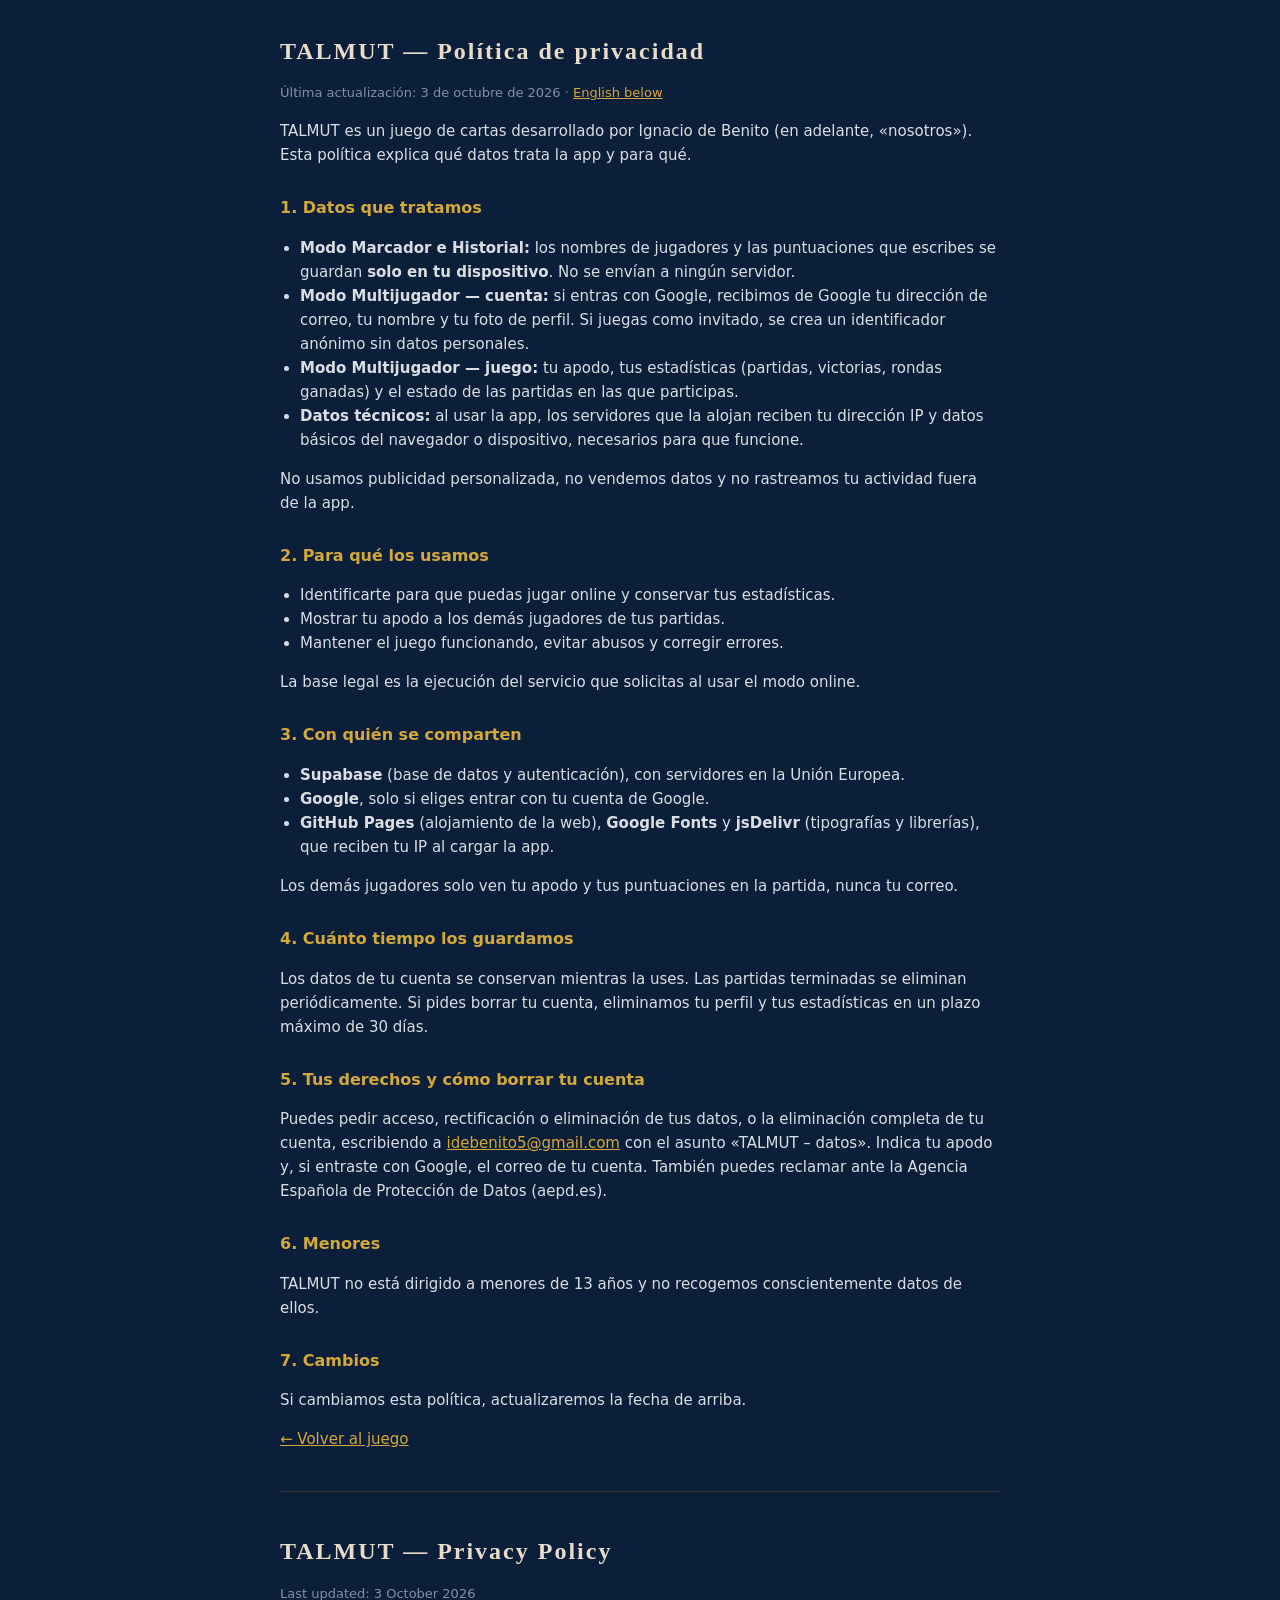
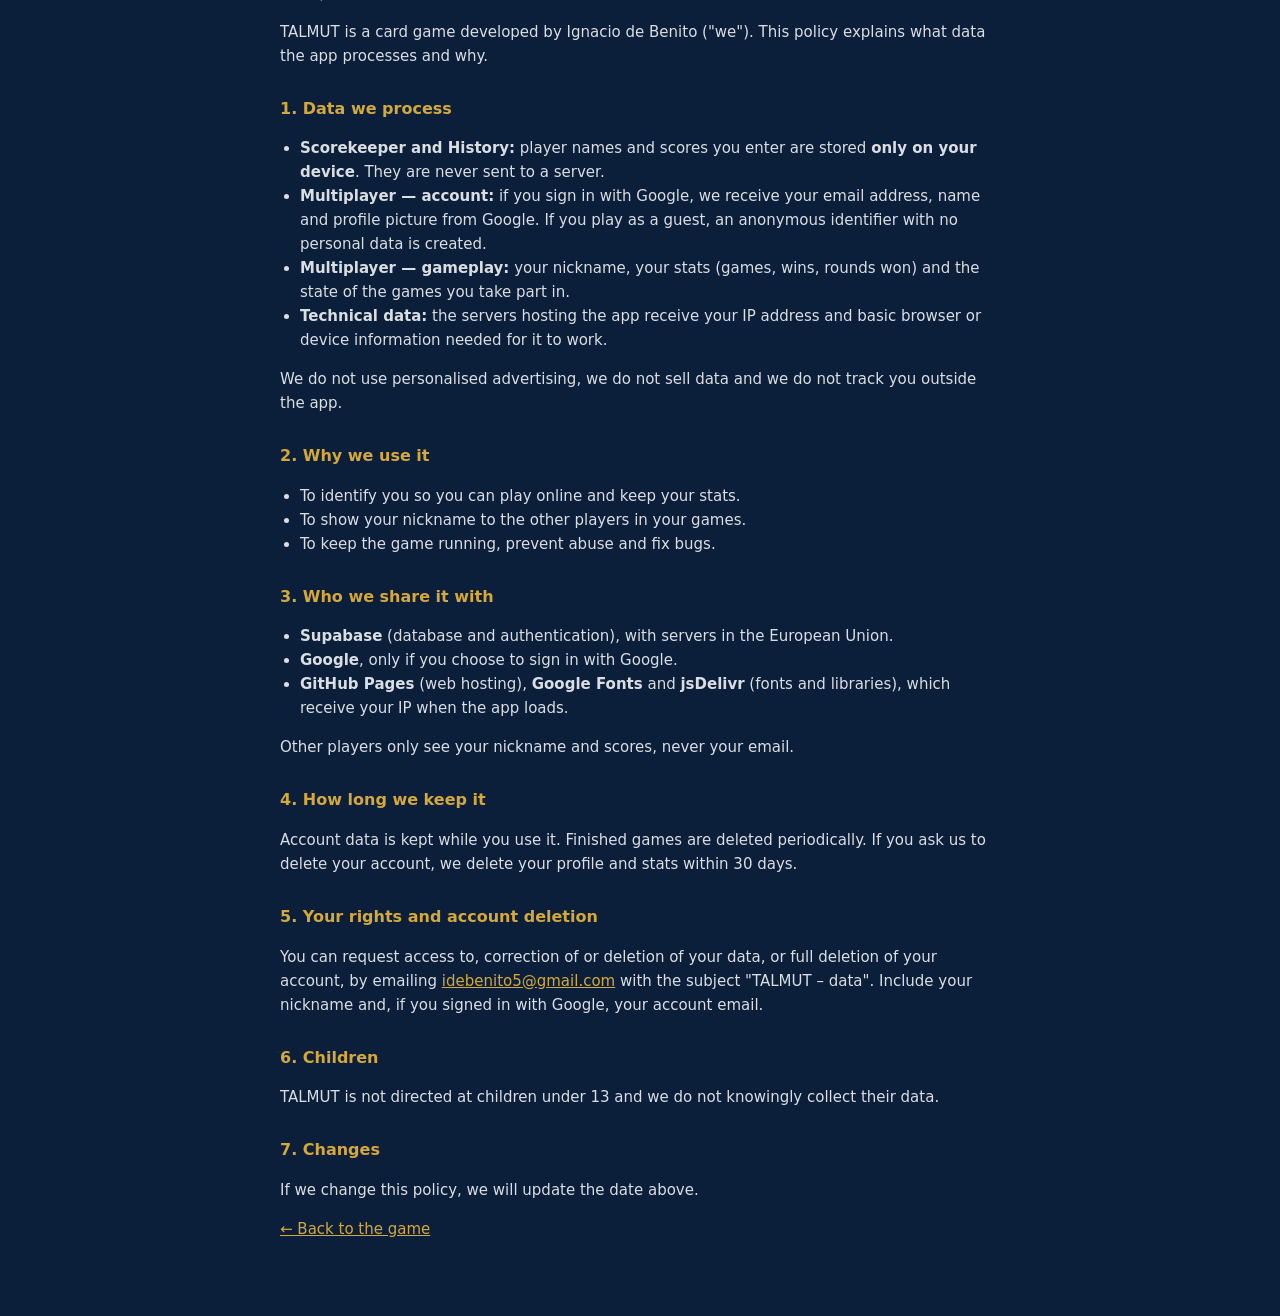
==== privacy.html @ 9fa37b9d "Add files via upload" ====
<!DOCTYPE html>
<html lang="es">
<head>
<meta charset="utf-8">
<meta name="viewport" content="width=device-width, initial-scale=1">
<title>TALMUT — Política de privacidad</title>
<link rel="icon" type="image/png" href="icon-192.png">
<style>
body{margin:0;background:#0B1F3A;color:rgba(255,255,255,.85);font:15px/1.6 system-ui,-apple-system,"Segoe UI",Roboto,sans-serif}
main{max-width:720px;margin:0 auto;padding:32px 20px 60px}
h1{font-family:Georgia,serif;color:#E8DCC8;letter-spacing:2px;font-size:24px;margin:0 0 4px}
h2{color:#D4A83A;font-size:16px;margin:28px 0 8px}
a{color:#D4A83A}
.muted{color:rgba(255,255,255,.5);font-size:13px}
hr{border:none;border-top:1px solid rgba(184,134,11,.25);margin:40px 0}
ul{padding-left:20px}
</style>
</head>
<body>
<main>
<section lang="es">
<h1>TALMUT — Política de privacidad</h1>
<p class="muted">Última actualización: 3 de octubre de 2026 · <a href="#en">English below</a></p>

<p>TALMUT es un juego de cartas desarrollado por Ignacio de Benito (en adelante, «nosotros»). Esta política explica qué datos trata la app y para qué.</p>

<h2>1. Datos que tratamos</h2>
<ul>
<li><b>Modo Marcador e Historial:</b> los nombres de jugadores y las puntuaciones que escribes se guardan <b>solo en tu dispositivo</b>. No se envían a ningún servidor.</li>
<li><b>Modo Multijugador — cuenta:</b> si entras con Google, recibimos de Google tu dirección de correo, tu nombre y tu foto de perfil. Si juegas como invitado, se crea un identificador anónimo sin datos personales.</li>
<li><b>Modo Multijugador — juego:</b> tu apodo, tus estadísticas (partidas, victorias, rondas ganadas) y el estado de las partidas en las que participas.</li>
<li><b>Datos técnicos:</b> al usar la app, los servidores que la alojan reciben tu dirección IP y datos básicos del navegador o dispositivo, necesarios para que funcione.</li>
</ul>
<p>No usamos publicidad personalizada, no vendemos datos y no rastreamos tu actividad fuera de la app.</p>

<h2>2. Para qué los usamos</h2>
<ul>
<li>Identificarte para que puedas jugar online y conservar tus estadísticas.</li>
<li>Mostrar tu apodo a los demás jugadores de tus partidas.</li>
<li>Mantener el juego funcionando, evitar abusos y corregir errores.</li>
</ul>
<p>La base legal es la ejecución del servicio que solicitas al usar el modo online.</p>

<h2>3. Con quién se comparten</h2>
<ul>
<li><b>Supabase</b> (base de datos y autenticación), con servidores en la Unión Europea.</li>
<li><b>Google</b>, solo si eliges entrar con tu cuenta de Google.</li>
<li><b>GitHub Pages</b> (alojamiento de la web), <b>Google Fonts</b> y <b>jsDelivr</b> (tipografías y librerías), que reciben tu IP al cargar la app.</li>
</ul>
<p>Los demás jugadores solo ven tu apodo y tus puntuaciones en la partida, nunca tu correo.</p>

<h2>4. Cuánto tiempo los guardamos</h2>
<p>Los datos de tu cuenta se conservan mientras la uses. Las partidas terminadas se eliminan periódicamente. Si pides borrar tu cuenta, eliminamos tu perfil y tus estadísticas en un plazo máximo de 30 días.</p>

<h2>5. Tus derechos y cómo borrar tu cuenta</h2>
<p>Puedes pedir acceso, rectificación o eliminación de tus datos, o la eliminación completa de tu cuenta, escribiendo a <a href="mailto:idebenito5@gmail.com">idebenito5@gmail.com</a> con el asunto «TALMUT – datos». Indica tu apodo y, si entraste con Google, el correo de tu cuenta. También puedes reclamar ante la Agencia Española de Protección de Datos (aepd.es).</p>

<h2>6. Menores</h2>
<p>TALMUT no está dirigido a menores de 13 años y no recogemos conscientemente datos de ellos.</p>

<h2>7. Cambios</h2>
<p>Si cambiamos esta política, actualizaremos la fecha de arriba.</p>

<p><a href="./">← Volver al juego</a></p>
</section>

<hr>

<section id="en" lang="en">
<h1>TALMUT — Privacy Policy</h1>
<p class="muted">Last updated: 3 October 2026</p>

<p>TALMUT is a card game developed by Ignacio de Benito ("we"). This policy explains what data the app processes and why.</p>

<h2>1. Data we process</h2>
<ul>
<li><b>Scorekeeper and History:</b> player names and scores you enter are stored <b>only on your device</b>. They are never sent to a server.</li>
<li><b>Multiplayer — account:</b> if you sign in with Google, we receive your email address, name and profile picture from Google. If you play as a guest, an anonymous identifier with no personal data is created.</li>
<li><b>Multiplayer — gameplay:</b> your nickname, your stats (games, wins, rounds won) and the state of the games you take part in.</li>
<li><b>Technical data:</b> the servers hosting the app receive your IP address and basic browser or device information needed for it to work.</li>
</ul>
<p>We do not use personalised advertising, we do not sell data and we do not track you outside the app.</p>

<h2>2. Why we use it</h2>
<ul>
<li>To identify you so you can play online and keep your stats.</li>
<li>To show your nickname to the other players in your games.</li>
<li>To keep the game running, prevent abuse and fix bugs.</li>
</ul>

<h2>3. Who we share it with</h2>
<ul>
<li><b>Supabase</b> (database and authentication), with servers in the European Union.</li>
<li><b>Google</b>, only if you choose to sign in with Google.</li>
<li><b>GitHub Pages</b> (web hosting), <b>Google Fonts</b> and <b>jsDelivr</b> (fonts and libraries), which receive your IP when the app loads.</li>
</ul>
<p>Other players only see your nickname and scores, never your email.</p>

<h2>4. How long we keep it</h2>
<p>Account data is kept while you use it. Finished games are deleted periodically. If you ask us to delete your account, we delete your profile and stats within 30 days.</p>

<h2>5. Your rights and account deletion</h2>
<p>You can request access to, correction of or deletion of your data, or full deletion of your account, by emailing <a href="mailto:idebenito5@gmail.com">idebenito5@gmail.com</a> with the subject "TALMUT – data". Include your nickname and, if you signed in with Google, your account email.</p>

<h2>6. Children</h2>
<p>TALMUT is not directed at children under 13 and we do not knowingly collect their data.</p>

<h2>7. Changes</h2>
<p>If we change this policy, we will update the date above.</p>

<p><a href="./">← Back to the game</a></p>
</section>
</main>
</body>
</html>
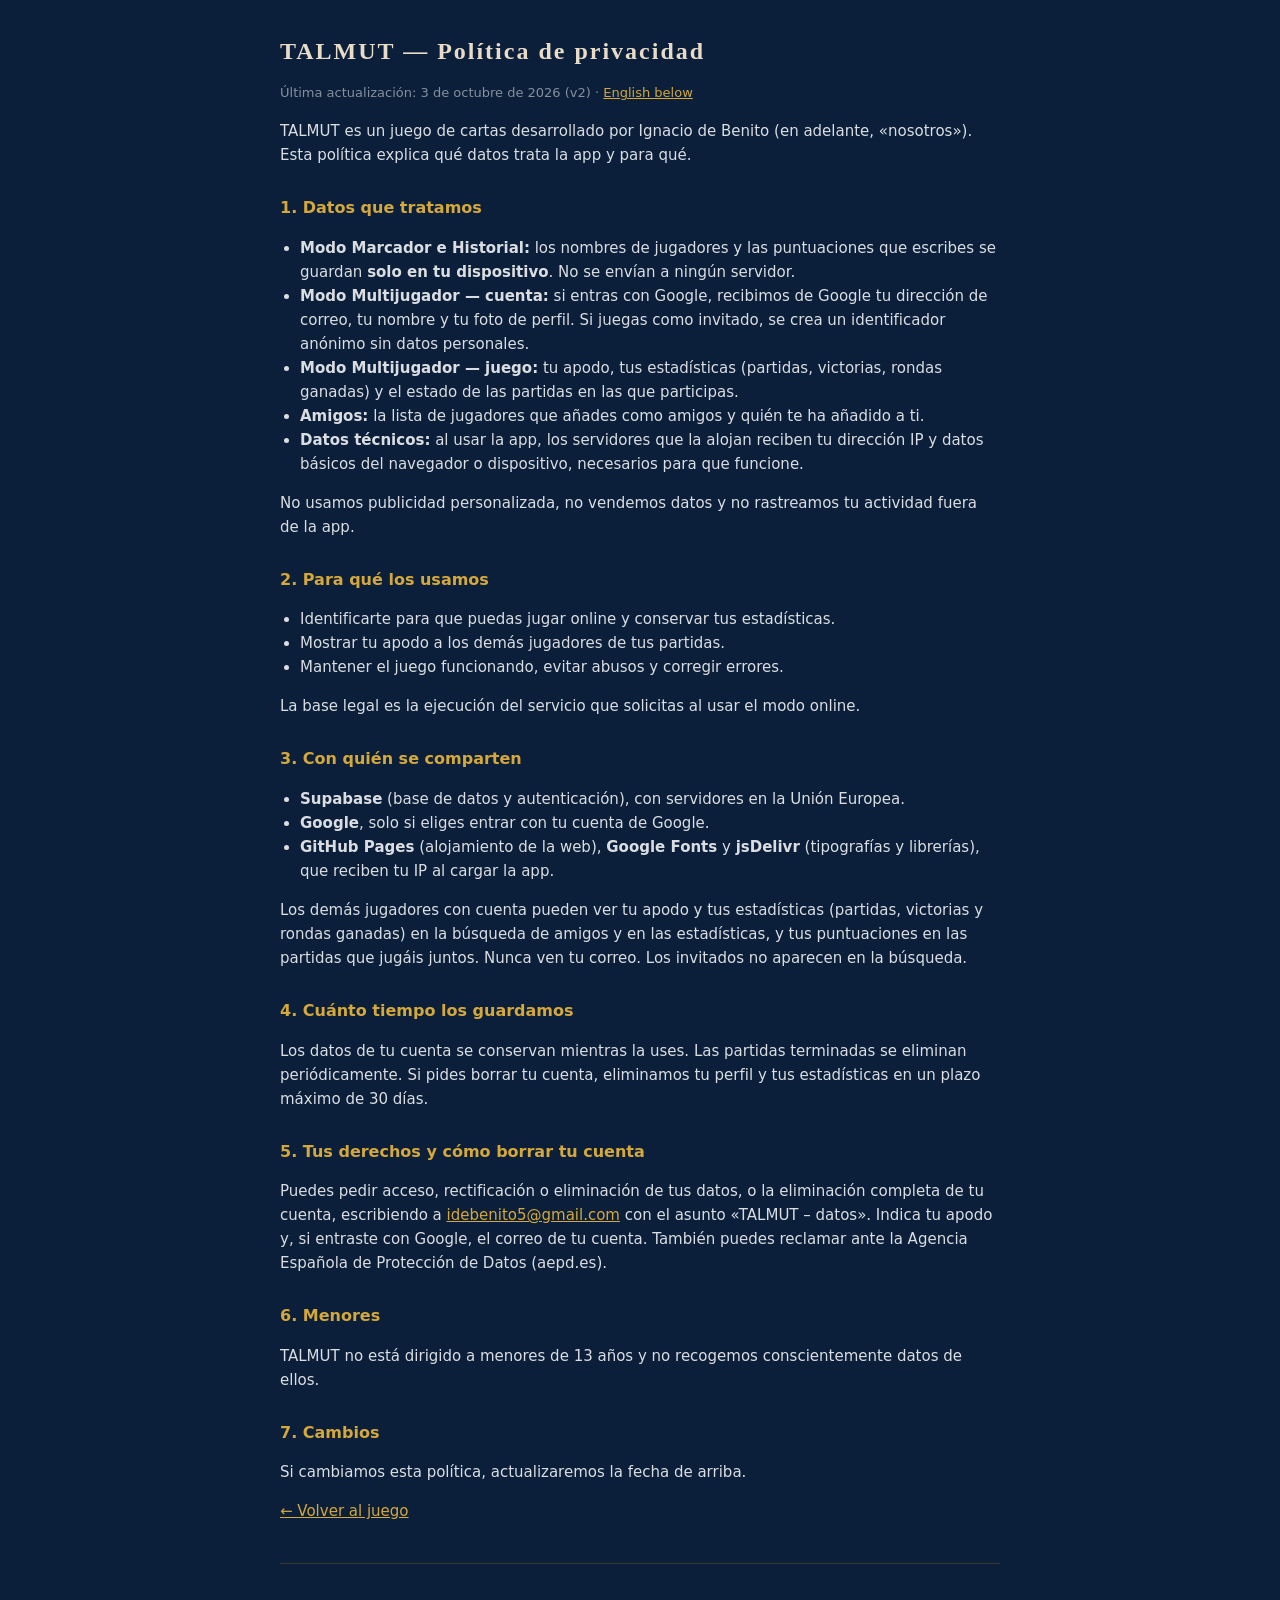
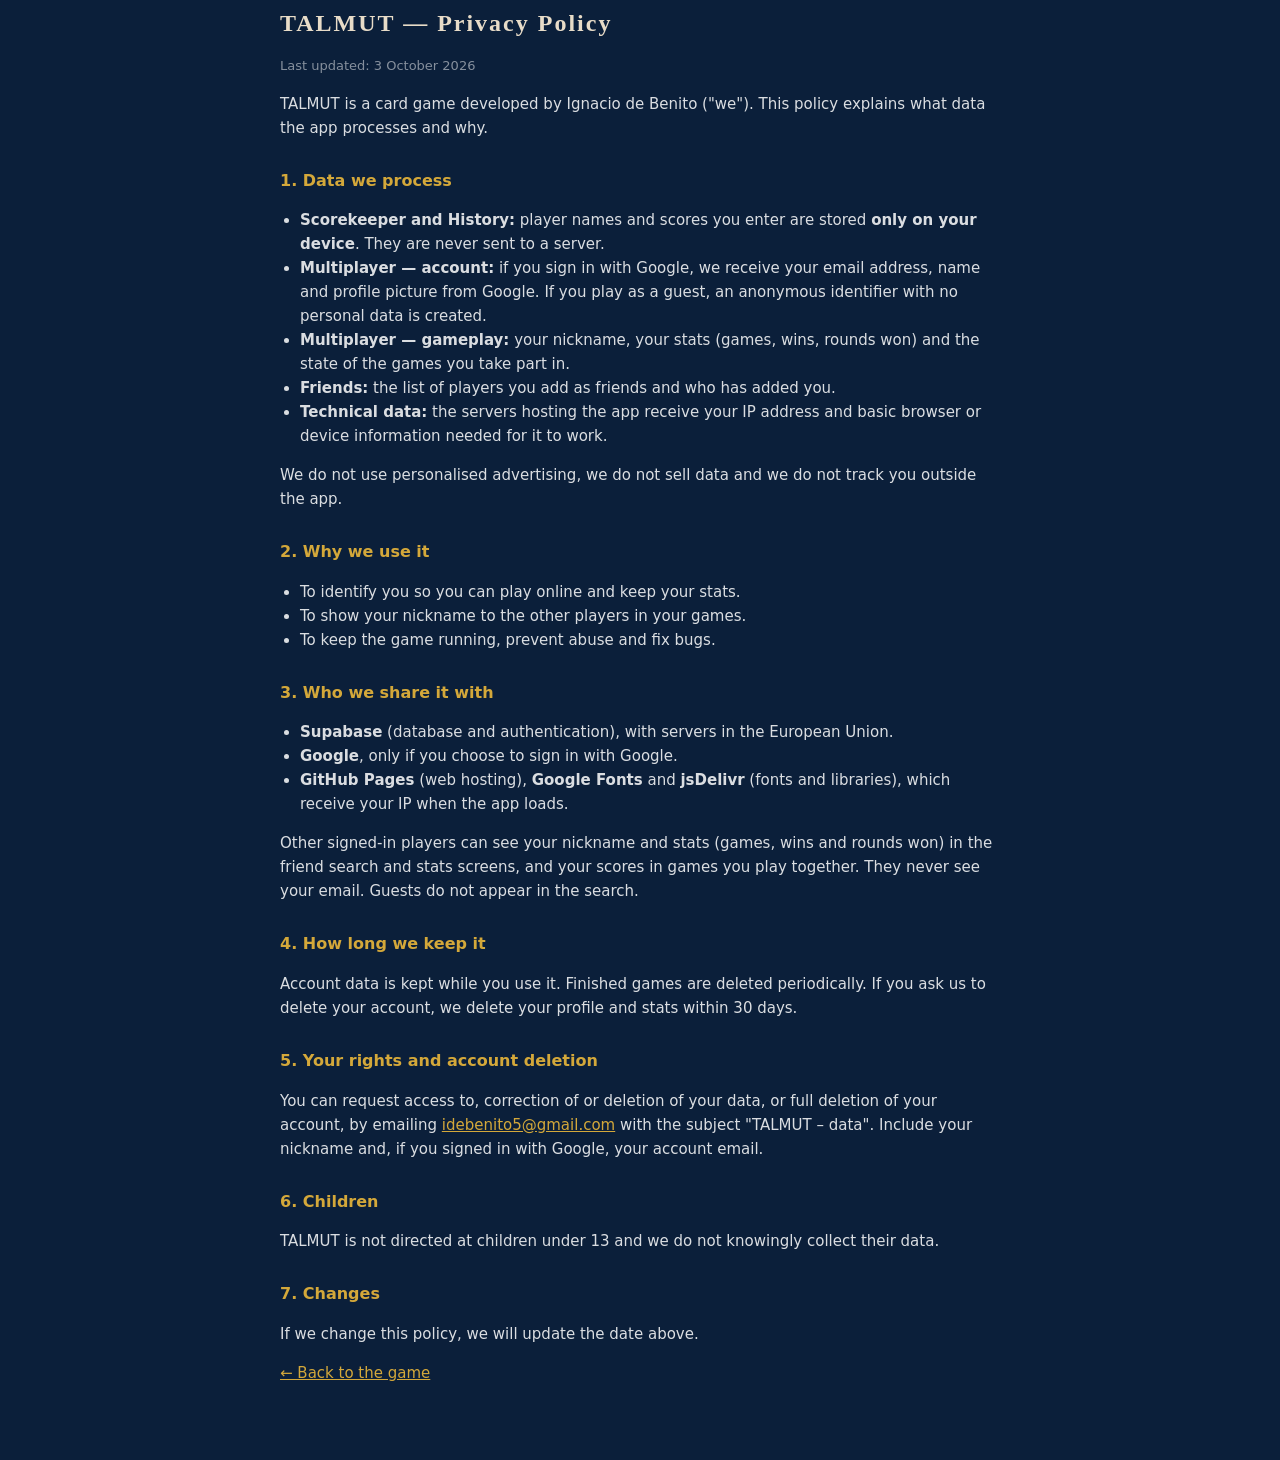
==== commit d5dbdfff: "TALMUT v2.1: ordenar cartas, Partida local, Estadísticas, Amigos, intro SM42" ====
--- a/privacy.html
+++ b/privacy.html
@@ -20,7 +20,7 @@
 <main>
 <section lang="es">
 <h1>TALMUT — Política de privacidad</h1>
-<p class="muted">Última actualización: 3 de octubre de 2026 · <a href="#en">English below</a></p>
+<p class="muted">Última actualización: 3 de octubre de 2026 (v2) · <a href="#en">English below</a></p>
 
 <p>TALMUT es un juego de cartas desarrollado por Ignacio de Benito (en adelante, «nosotros»). Esta política explica qué datos trata la app y para qué.</p>
 
@@ -29,6 +29,7 @@
 <li><b>Modo Marcador e Historial:</b> los nombres de jugadores y las puntuaciones que escribes se guardan <b>solo en tu dispositivo</b>. No se envían a ningún servidor.</li>
 <li><b>Modo Multijugador — cuenta:</b> si entras con Google, recibimos de Google tu dirección de correo, tu nombre y tu foto de perfil. Si juegas como invitado, se crea un identificador anónimo sin datos personales.</li>
 <li><b>Modo Multijugador — juego:</b> tu apodo, tus estadísticas (partidas, victorias, rondas ganadas) y el estado de las partidas en las que participas.</li>
+<li><b>Amigos:</b> la lista de jugadores que añades como amigos y quién te ha añadido a ti.</li>
 <li><b>Datos técnicos:</b> al usar la app, los servidores que la alojan reciben tu dirección IP y datos básicos del navegador o dispositivo, necesarios para que funcione.</li>
 </ul>
 <p>No usamos publicidad personalizada, no vendemos datos y no rastreamos tu actividad fuera de la app.</p>
@@ -47,7 +48,7 @@
 <li><b>Google</b>, solo si eliges entrar con tu cuenta de Google.</li>
 <li><b>GitHub Pages</b> (alojamiento de la web), <b>Google Fonts</b> y <b>jsDelivr</b> (tipografías y librerías), que reciben tu IP al cargar la app.</li>
 </ul>
-<p>Los demás jugadores solo ven tu apodo y tus puntuaciones en la partida, nunca tu correo.</p>
+<p>Los demás jugadores con cuenta pueden ver tu apodo y tus estadísticas (partidas, victorias y rondas ganadas) en la búsqueda de amigos y en las estadísticas, y tus puntuaciones en las partidas que jugáis juntos. Nunca ven tu correo. Los invitados no aparecen en la búsqueda.</p>
 
 <h2>4. Cuánto tiempo los guardamos</h2>
 <p>Los datos de tu cuenta se conservan mientras la uses. Las partidas terminadas se eliminan periódicamente. Si pides borrar tu cuenta, eliminamos tu perfil y tus estadísticas en un plazo máximo de 30 días.</p>
@@ -77,6 +78,7 @@
 <li><b>Scorekeeper and History:</b> player names and scores you enter are stored <b>only on your device</b>. They are never sent to a server.</li>
 <li><b>Multiplayer — account:</b> if you sign in with Google, we receive your email address, name and profile picture from Google. If you play as a guest, an anonymous identifier with no personal data is created.</li>
 <li><b>Multiplayer — gameplay:</b> your nickname, your stats (games, wins, rounds won) and the state of the games you take part in.</li>
+<li><b>Friends:</b> the list of players you add as friends and who has added you.</li>
 <li><b>Technical data:</b> the servers hosting the app receive your IP address and basic browser or device information needed for it to work.</li>
 </ul>
 <p>We do not use personalised advertising, we do not sell data and we do not track you outside the app.</p>
@@ -94,7 +96,7 @@
 <li><b>Google</b>, only if you choose to sign in with Google.</li>
 <li><b>GitHub Pages</b> (web hosting), <b>Google Fonts</b> and <b>jsDelivr</b> (fonts and libraries), which receive your IP when the app loads.</li>
 </ul>
-<p>Other players only see your nickname and scores, never your email.</p>
+<p>Other signed-in players can see your nickname and stats (games, wins and rounds won) in the friend search and stats screens, and your scores in games you play together. They never see your email. Guests do not appear in the search.</p>
 
 <h2>4. How long we keep it</h2>
 <p>Account data is kept while you use it. Finished games are deleted periodically. If you ask us to delete your account, we delete your profile and stats within 30 days.</p>
